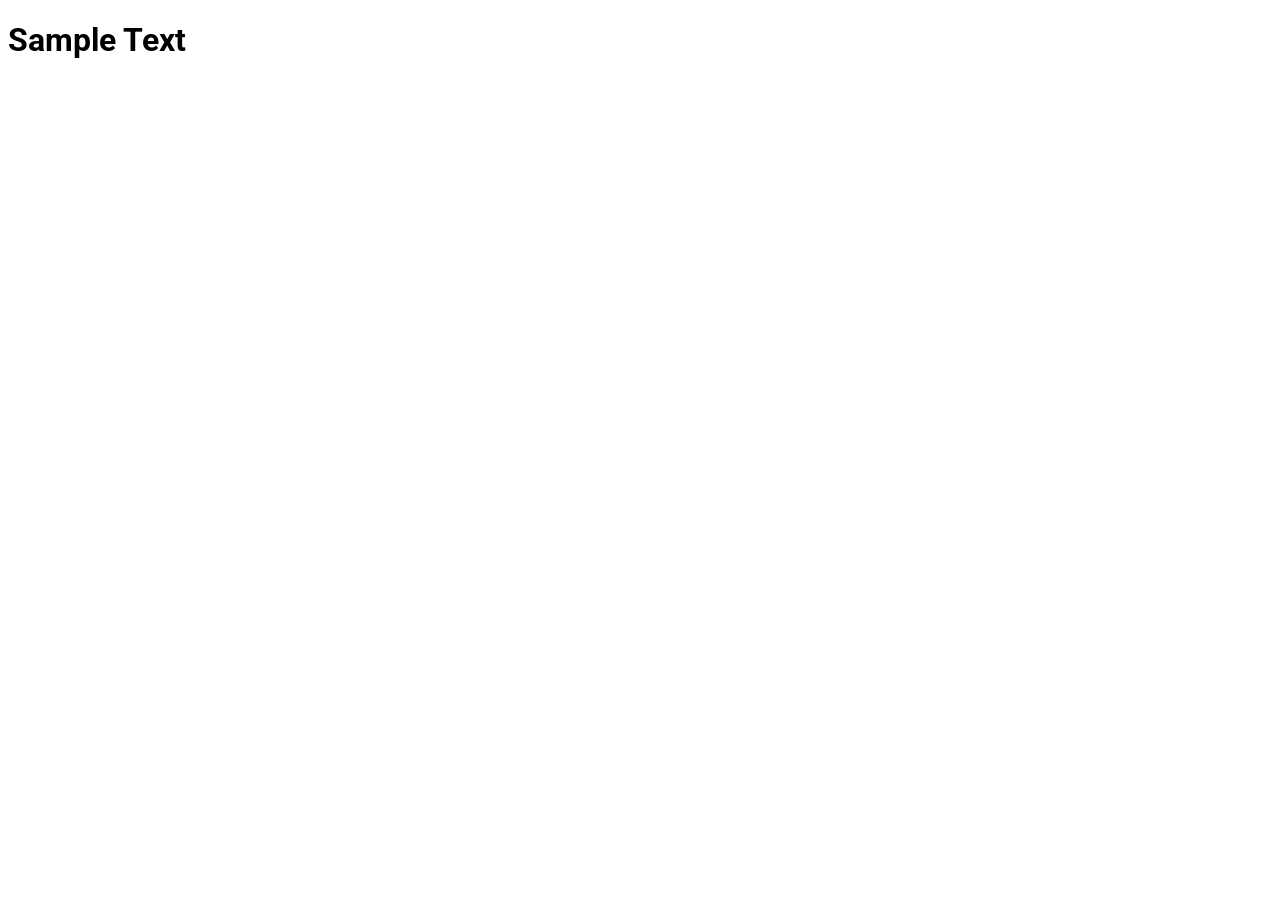
==== adminDashboard.html @ 3f0b46bf "Created repo, starter files, gathered svg images." ====
<!DOCTYPE html>
<html lang="en">
<head>
    <meta charset="UTF-8">
    <meta name="viewport" content="width=device-width, initial-scale=1.0">
    <title>Document</title>
    <link rel="preconnect" href="https://fonts.googleapis.com">
    <link rel="preconnect" href="https://fonts.gstatic.com" crossorigin>
    <link href="https://fonts.googleapis.com/css2?family=Roboto:ital,wght@0,100;0,300;0,400;0,500;0,700;0,900;1,100;1,300;1,400;1,500;1,700;1,900&display=swap" rel="stylesheet">
    <link rel="stylesheet" href="adminDashboard.css">
</head>
<body>
    <h1>Sample Text</h1>
</body>
</html>
---- adminDashboard.css ----
body{
    font-family: Roboto, sans-serif;
}
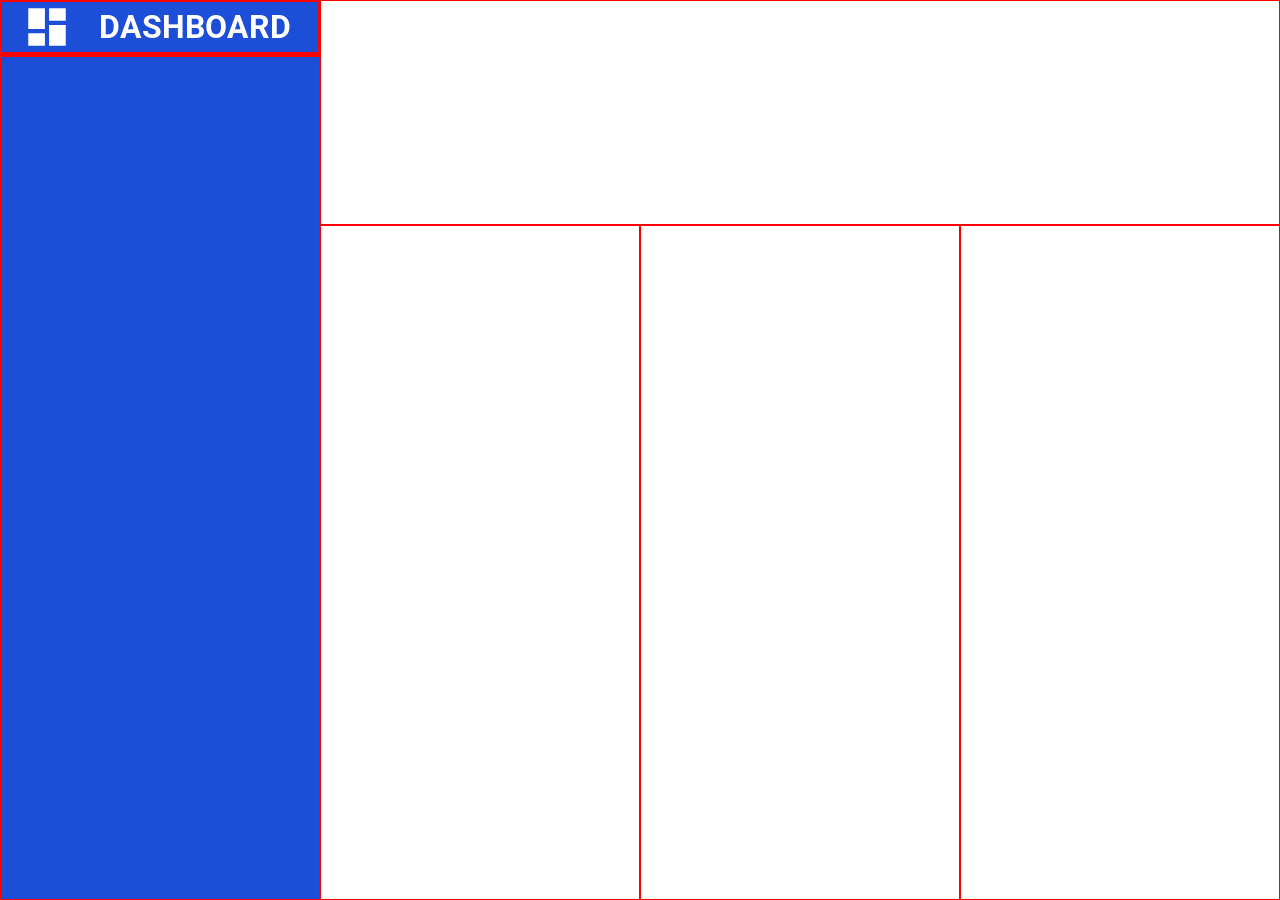
==== commit 79a65bd6: "Left nav mocked up and other grid elements in place and outlined." ====
--- a/adminDashboard.html
+++ b/adminDashboard.html
@@ -3,13 +3,28 @@
 <head>
     <meta charset="UTF-8">
     <meta name="viewport" content="width=device-width, initial-scale=1.0">
-    <title>Document</title>
+    <title>Admin Dashboard</title>
     <link rel="preconnect" href="https://fonts.googleapis.com">
     <link rel="preconnect" href="https://fonts.gstatic.com" crossorigin>
     <link href="https://fonts.googleapis.com/css2?family=Roboto:ital,wght@0,100;0,300;0,400;0,500;0,700;0,900;1,100;1,300;1,400;1,500;1,700;1,900&display=swap" rel="stylesheet">
     <link rel="stylesheet" href="adminDashboard.css">
 </head>
 <body>
-    <h1>Sample Text</h1>
+    <div id="gridContainer">
+        <div id="leftNavbar">
+            <div id="logo">
+                <img id="dashboardIcon" src="images/view-dashboard.svg">
+                <p id="logoWording">DASHBOARD</p>
+            </div>
+            <div id="firstNavItems">
+                
+            </div>
+            <div id="secondNavItems"></div>
+        </div>
+        <div id="topNavBar"></div>
+        <div id="leftBoxes"></div>
+        <div id="middleBoxes"></div>
+        <div id="rightBoxes"></div>
+    </div>
 </body>
 </html>
--- a/adminDashboard.css
+++ b/adminDashboard.css
@@ -1,3 +1,59 @@
 body{
     font-family: Roboto, sans-serif;
+    margin: 0;
+}
+#gridContainer{
+    display: grid;
+    grid-template-rows: repeat(4, 1fr);
+    grid-template-columns: repeat(4, 1fr);
+    height: 100vh;
+    width: 100%;
+    
+}
+#gridContainer div{
+    border: 1px solid red;
+}
+#leftNavbar{
+    background-color: #1d4ed8;
+    grid-column-start: 1;
+    grid-column-end: 2;
+    grid-row-start: 1;
+    grid-row-end: 5;
+    text-align: center;
+}
+#topNavBar{
+    grid-column-start: 2;
+    grid-column-end: 5;
+    grid-row-start: 1;
+    grid-row-end: 2;
+}
+#leftBoxes{
+    grid-column-start: 2;
+    grid-column-end: 3;
+    grid-row-start: 2;
+    grid-row-end: 5;
+}
+#middleBoxes{
+    grid-column-start: 3;
+    grid-column-end: 4;
+    grid-row-start: 2;
+    grid-row-end: 5;
+}
+#rightBoxes{
+    grid-column-start: 4;
+    grid-column-end: 5;
+    grid-row-start: 2;
+    grid-row-end: 5;
+}
+#logo{
+    display: grid;
+    color: white;
+    grid-template-columns: auto 1fr;
+    align-items: center;
+    padding-left: 20px;
+}
+#logoWording{
+    margin: 0px;
+    font-size: 2rem;
+    font-weight: bold;
 }
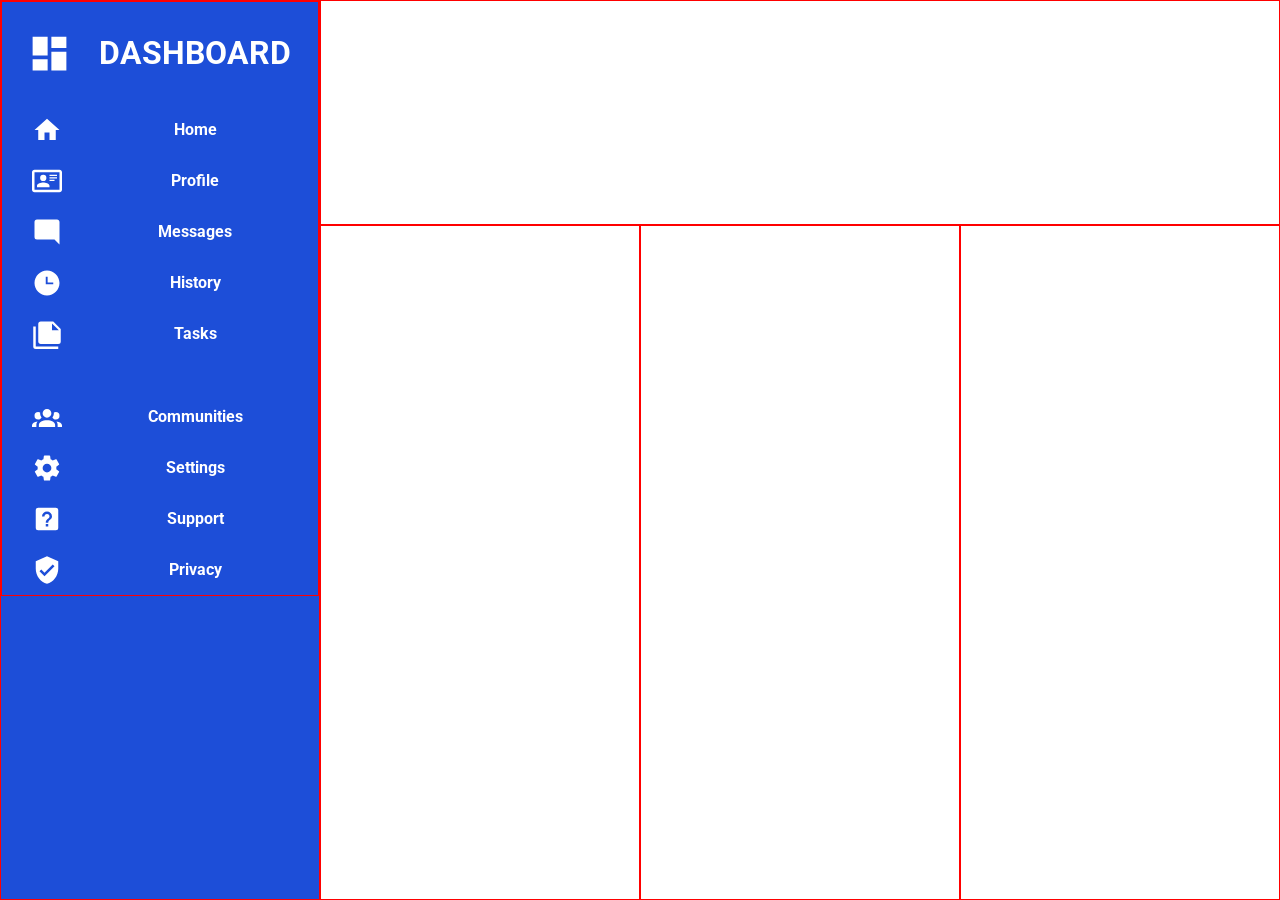
==== commit b8c46204: "Left nav bar formatted and structurd correctly. Icons and wording added." ====
--- a/adminDashboard.html
+++ b/adminDashboard.html
@@ -12,14 +12,37 @@
 <body>
     <div id="gridContainer">
         <div id="leftNavbar">
-            <div id="logo">
-                <img id="dashboardIcon" src="images/view-dashboard.svg">
-                <p id="logoWording">DASHBOARD</p>
+            <div id="leftNavbarInnerGrid">
+                    <img class="icon" id="dashboardIcon" src="images/view-dashboard.svg">
+                    <p id="logoWording" class="wording">DASHBOARD</p>
+
+                    <img class="icon" id="homeIcon" src="images/home.svg">
+                    <p class="wording">Home</p>
+
+                    <img class="icon" id="profileIcon" src="images/card-account-details-outline.svg">
+                    <p class="wording">Profile</p>
+
+                    <img class="icon" id="messagesIcon" src="images/message-reply.svg">
+                    <p class="wording">Messages</p>
+
+                    <img class="icon" id="historyIcon" src="images/clock-time-three.svg">
+                    <p class="wording">History</p>
+
+                    <img class="icon" id="tasksIcon" src="images/note-multiple.svg">
+                    <p class="wording">Tasks</p>
+
+                    <img class="icon" id="communitiesIcon" src="images/account-group.svg">
+                    <p class="wording" id="communitiesWording">Communities</p>
+
+                    <img class="icon" id="settingsIcon" src="images/cog.svg">
+                    <p>Settings</p>
+
+                    <img class="icon" id="supportIcon" src="images/help-box.svg">
+                    <p class="wording">Support</p>
+
+                    <img class="icon" id="privacyIcon" src="images/shield-check.svg">
+                    <p class="wording">Privacy</p>
             </div>
-            <div id="firstNavItems">
-                
-            </div>
-            <div id="secondNavItems"></div>
         </div>
         <div id="topNavBar"></div>
         <div id="leftBoxes"></div>
--- a/adminDashboard.css
+++ b/adminDashboard.css
@@ -45,7 +45,7 @@
     grid-row-start: 2;
     grid-row-end: 5;
 }
-#logo{
+/* #logo{
     display: grid;
     color: white;
     grid-template-columns: auto 1fr;
@@ -56,4 +56,47 @@
     margin: 0px;
     font-size: 2rem;
     font-weight: bold;
+} */
+/* #firstNavItems{
+        display: grid;
+        color: white;
+        grid-template-columns: auto 1fr;
+        align-items: center;
+        padding-left: 30px;
+        font-weight: bold;
+} */
+#leftNavbarInnerGrid{
+    display: grid;
+    color: white;
+    grid-template-columns: auto 1fr;
+    align-items: center;
+    padding-left: 20px;
+    font-weight: bold;
+}
+#icon{
+    grid-column-start: 1;
+    grid-column-end: 2;
+    grid-row-start: 1;
+    grid-row-end: 2;
+}
+#wording{
+    grid-column-start: 2;
+    grid-column-end: 3;
+    grid-row-start: 2;
+    grid-row-end: 3;
+}
+#logoWording{
+    font-size: 2rem;
+}
+#dashboardIcon{
+    padding-left: 5px;
+}
+#homeIcon, #profileIcon, #messagesIcon, #historyIcon, #tasksIcon, #communitiesIcon, #settingsIcon, #supportIcon, #privacyIcon{
+    padding-left: 10px;
+}
+#communitiesIcon{
+    margin-top: 32px;
+}
+#communitiesWording{
+    margin-top: 48px;
 }
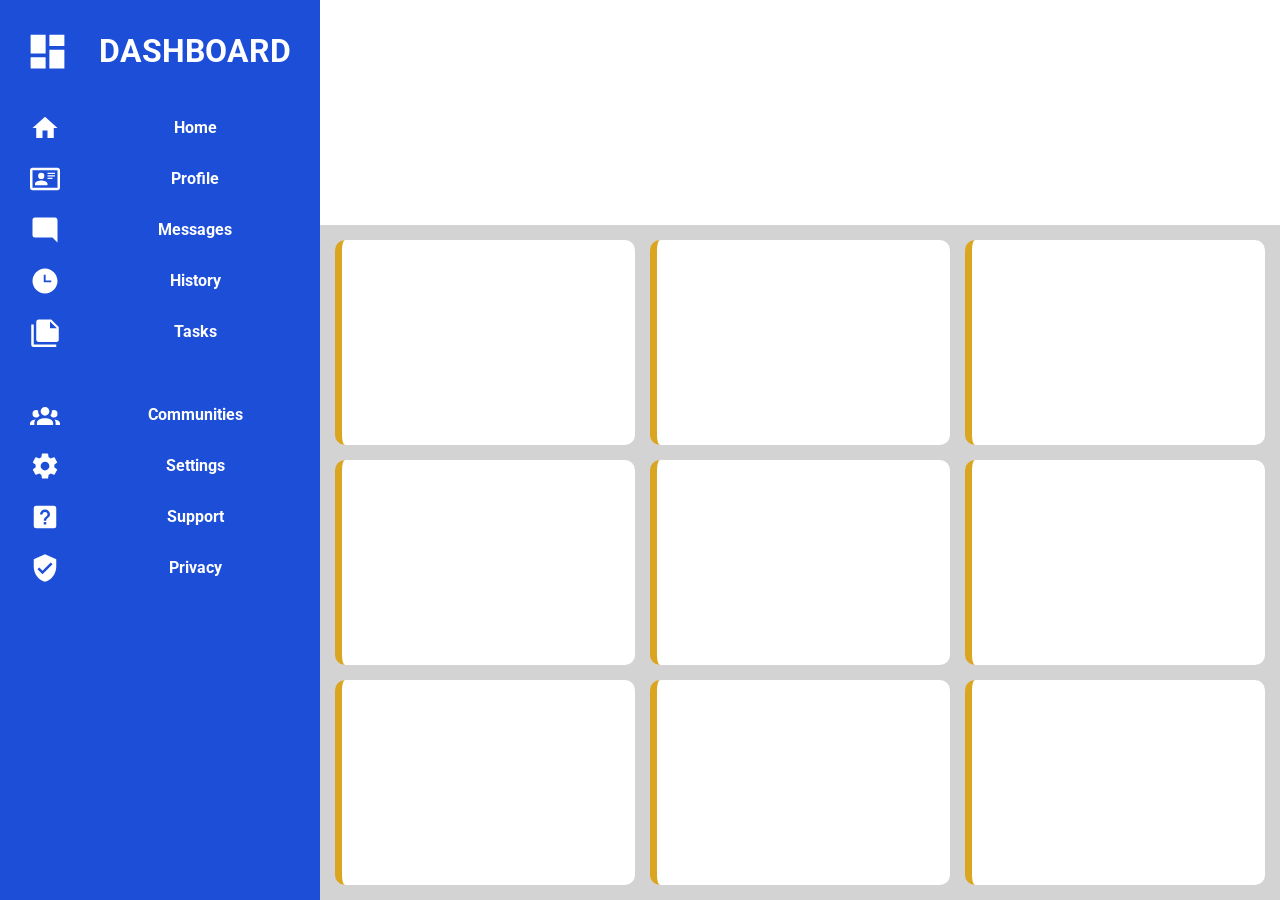
==== commit e471978e: "Formatted top nav section. Added and formatted main section with cards" ====
--- a/adminDashboard.html
+++ b/adminDashboard.html
@@ -44,10 +44,30 @@
                     <p class="wording">Privacy</p>
             </div>
         </div>
-        <div id="topNavBar"></div>
-        <div id="leftBoxes"></div>
-        <div id="middleBoxes"></div>
-        <div id="rightBoxes"></div>
+        <div id="topNavBar">
+            <div id="topNavBarInnerGrid">
+                <div id="topNavBarTop"></div>
+                <div id="topNavBarBottom"></div>
+            </div>
+        </div>
+        <div id="mainSection">
+            <div id="leftBoxes">
+                <div id="leftBoxOne" class="mainSectionBoxes"></div>
+                <div id="leftBoxTwo" class="mainSectionBoxes"></div>
+                <div id="leftBoxThree" class="mainSectionBoxes"></div>
+            </div>
+            <div id="middleBoxes">
+                <div id="middleBoxOne" class="mainSectionBoxes"></div>
+                <div id="middleBoxTwo" class="mainSectionBoxes"></div>
+                <div id="middleBoxThree" class="mainSectionBoxes"></div>
+            </div>
+            <div id="rightBoxes">
+                <div id="rightBoxOne" class="mainSectionBoxes"></div>
+                <div id="rightBoxTwo" class="mainSectionBoxes"></div>
+                <div id="rightBoxThree" class="mainSectionBoxes"></div>
+            </div>
+        </div>
+
     </div>
 </body>
 </html>
--- a/adminDashboard.css
+++ b/adminDashboard.css
@@ -11,7 +11,7 @@
     
 }
 #gridContainer div{
-    border: 1px solid red;
+    /* border: 1px solid red; */
 }
 #leftNavbar{
     background-color: #1d4ed8;
@@ -21,50 +21,6 @@
     grid-row-end: 5;
     text-align: center;
 }
-#topNavBar{
-    grid-column-start: 2;
-    grid-column-end: 5;
-    grid-row-start: 1;
-    grid-row-end: 2;
-}
-#leftBoxes{
-    grid-column-start: 2;
-    grid-column-end: 3;
-    grid-row-start: 2;
-    grid-row-end: 5;
-}
-#middleBoxes{
-    grid-column-start: 3;
-    grid-column-end: 4;
-    grid-row-start: 2;
-    grid-row-end: 5;
-}
-#rightBoxes{
-    grid-column-start: 4;
-    grid-column-end: 5;
-    grid-row-start: 2;
-    grid-row-end: 5;
-}
-/* #logo{
-    display: grid;
-    color: white;
-    grid-template-columns: auto 1fr;
-    align-items: center;
-    padding-left: 20px;
-}
-#logoWording{
-    margin: 0px;
-    font-size: 2rem;
-    font-weight: bold;
-} */
-/* #firstNavItems{
-        display: grid;
-        color: white;
-        grid-template-columns: auto 1fr;
-        align-items: center;
-        padding-left: 30px;
-        font-weight: bold;
-} */
 #leftNavbarInnerGrid{
     display: grid;
     color: white;
@@ -99,4 +55,80 @@
 }
 #communitiesWording{
     margin-top: 48px;
-}+}
+#topNavBar{
+    grid-column-start: 2;
+    grid-column-end: 5;
+    grid-row-start: 1;
+    grid-row-end: 2;
+    display: grid
+}
+#topNavBarInnerGrid{
+    display: grid;
+    grid-template-rows: repeat(2, 1fr);
+    grid-template-columns: repeat(3, 1fr);
+}
+#topNavBarTop{
+    grid-column-start: 1;
+    grid-column-end: 4;
+    grid-row-start: 1;
+    grid-row-end: 2;
+}
+#topNavBarBottom{
+    grid-column-start: 1;
+    grid-column-end: 4;
+    grid-row-start: 2;
+    grid-row-end: 3;
+}
+#mainSection{
+    grid-template-rows: repeat(3, 1fr);
+    grid-template-columns: repeat(3, 1fr);
+    grid-column-start: 2;
+    grid-column-end: 5;
+    grid-row-start: 2;
+    grid-row-end: 5;
+    display: grid;
+    gap: 15px;
+    padding: 15px;
+    background-color: lightgrey;
+    box-sizing: border-box;
+}
+#leftBoxes{
+    grid-column-start: 1;
+    grid-column-end: 2;
+    grid-row-start: 1;
+    grid-row-end: 4;
+    display: grid;
+    grid-template-rows: repeat(3, 1fr);
+    grid-template-columns: repeat(1, 1fr);
+    gap: 15px;
+    box-sizing: border-box;
+}
+#middleBoxes{
+    grid-column-start: 2;
+    grid-column-end: 3;
+    grid-row-start: 1;
+    grid-row-end: 4;
+    display: grid;
+    grid-template-rows: repeat(3, 1fr);
+    grid-template-columns: repeat(1, 1fr);
+    gap: 15px;
+    box-sizing: border-box;
+}
+#rightBoxes{
+    grid-column-start: 3;
+    grid-column-end: 4;
+    grid-row-start: 1;
+    grid-row-end: 4;
+    display: grid;
+    grid-template-rows: repeat(3, 1fr);
+    grid-template-columns: repeat(1, 1fr);
+    gap: 15px;
+    box-sizing: border-box;
+}
+.mainSectionBoxes{
+    background-color: white;
+    padding: 10px;
+    border-radius: 10px;
+    border-left: solid 7px goldenrod;
+}
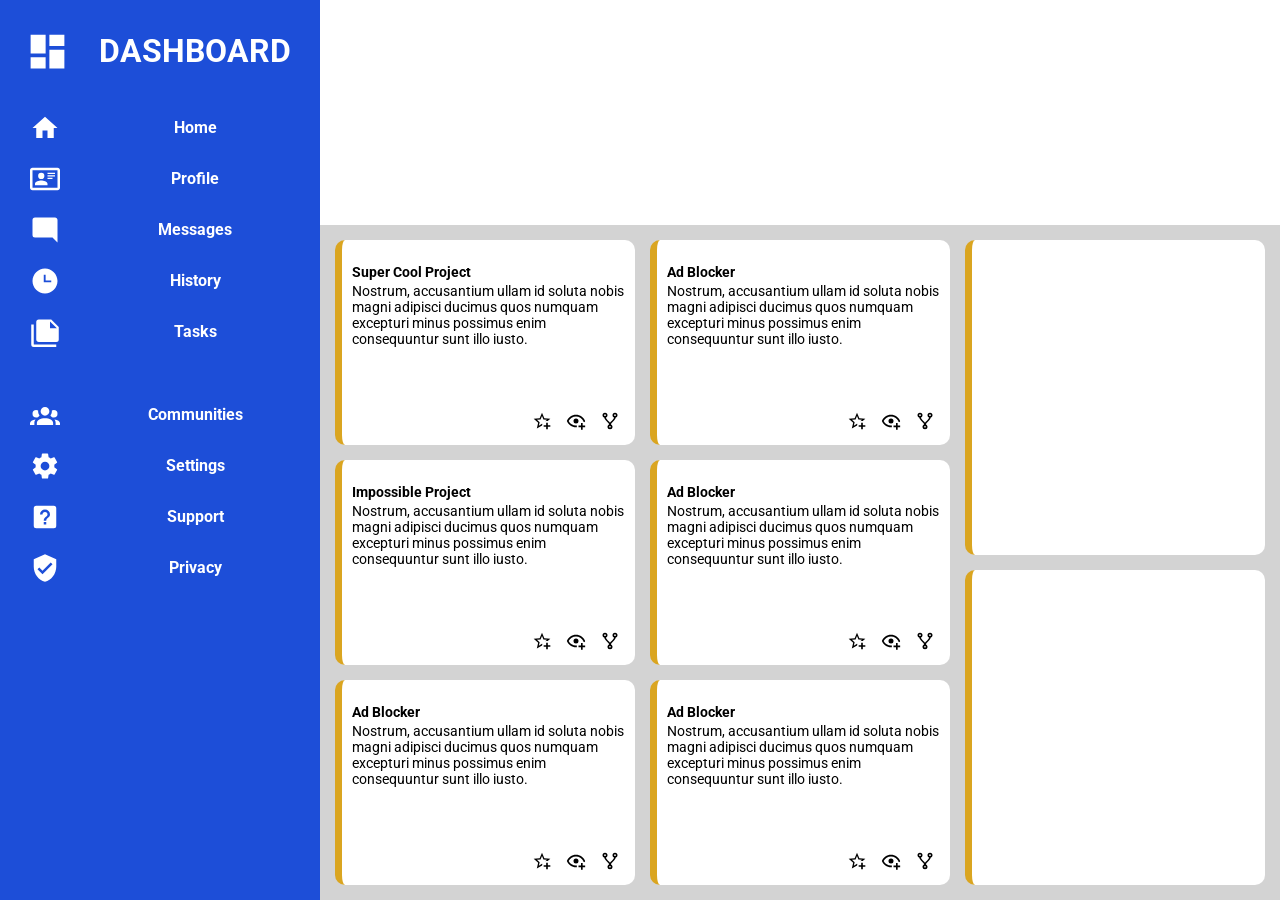
==== commit 6da9d43a: "Formatted left and middle columns of the main section. Added text and icons." ====
--- a/adminDashboard.html
+++ b/adminDashboard.html
@@ -52,19 +52,78 @@
         </div>
         <div id="mainSection">
             <div id="leftBoxes">
-                <div id="leftBoxOne" class="mainSectionBoxes"></div>
-                <div id="leftBoxTwo" class="mainSectionBoxes"></div>
-                <div id="leftBoxThree" class="mainSectionBoxes"></div>
+                <div id="leftBoxOne" class="mainSectionBoxes">
+                    <div id="leftBoxOneText">
+                        <p id="leftBoxOneTitle">Super Cool Project</p>
+                        <p id="leftBoxOneDesc">Nostrum, accusantium ullam id soluta nobis magni adipisci ducimus quos numquam excepturi minus possimus enim consequuntur sunt illo iusto.</p>
+                    </div>
+                    <div id="leftBoxOneIcons">
+                        <img class="starIcon" src="images/star-plus-outline.svg">
+                        <img class="eyeIcon" src="images/eye-plus-outline.svg">
+                        <img class="forkIcon" src="images/source-fork.svg">                    
+                    </div>
+                </div>
+                <div id="leftBoxTwo" class="mainSectionBoxes">
+                    <div id="leftBoxTwoText">
+                        <p id="leftBoxTwoTitle">Impossible Project</p>
+                        <p id="leftBoxTwoDesc">Nostrum, accusantium ullam id soluta nobis magni adipisci ducimus quos numquam excepturi minus possimus enim consequuntur sunt illo iusto.</p>
+                    </div>
+                    <div id="leftBoxTwoIcons">
+                        <img class="starIcon" src="images/star-plus-outline.svg">
+                        <img class="eyeIcon" src="images/eye-plus-outline.svg">
+                        <img class="forkIcon" src="images/source-fork.svg">                    
+                    </div>
+                </div>
+                <div id="leftBoxThree" class="mainSectionBoxes">
+                    <div id="leftBoxThreeText">
+                        <p id="leftBoxThreeTitle">Ad Blocker</p>
+                        <p id="leftBoxThreeDesc">Nostrum, accusantium ullam id soluta nobis magni adipisci ducimus quos numquam excepturi minus possimus enim consequuntur sunt illo iusto.</p>
+                    </div>
+                    <div id="leftBoxThreeIcons">
+                        <img class="starIcon" src="images/star-plus-outline.svg">
+                        <img class="eyeIcon" src="images/eye-plus-outline.svg">
+                        <img class="forkIcon" src="images/source-fork.svg">                    
+                    </div>
+                </div>
             </div>
             <div id="middleBoxes">
-                <div id="middleBoxOne" class="mainSectionBoxes"></div>
-                <div id="middleBoxTwo" class="mainSectionBoxes"></div>
-                <div id="middleBoxThree" class="mainSectionBoxes"></div>
+                <div id="middleBoxOne" class="mainSectionBoxes">
+                    <div id="middleBoxOneText">
+                        <p id="middleBoxOneTitle">Ad Blocker</p>
+                        <p id="middleBoxOneDesc">Nostrum, accusantium ullam id soluta nobis magni adipisci ducimus quos numquam excepturi minus possimus enim consequuntur sunt illo iusto.</p>
+                    </div>
+                    <div id="middleBoxOneIcons">
+                        <img class="starIcon" src="images/star-plus-outline.svg">
+                        <img class="eyeIcon" src="images/eye-plus-outline.svg">
+                        <img class="forkIcon" src="images/source-fork.svg">                    
+                    </div>
+                </div>
+                <div id="middleBoxTwo" class="mainSectionBoxes">
+                    <div id="middleBoxTwoText">
+                        <p id="middleBoxTwoTitle">Ad Blocker</p>
+                        <p id="middleBoxTwoDesc">Nostrum, accusantium ullam id soluta nobis magni adipisci ducimus quos numquam excepturi minus possimus enim consequuntur sunt illo iusto.</p>
+                    </div>
+                    <div id="middleBoxTwoIcons">
+                        <img class="starIcon" src="images/star-plus-outline.svg">
+                        <img class="eyeIcon" src="images/eye-plus-outline.svg">
+                        <img class="forkIcon" src="images/source-fork.svg">                    
+                    </div>
+                </div>
+                <div id="middleBoxThree" class="mainSectionBoxes">
+                    <div id="middleBoxThreeText">
+                        <p id="middleBoxThreeTitle">Ad Blocker</p>
+                        <p id="middleBoxThreeDesc">Nostrum, accusantium ullam id soluta nobis magni adipisci ducimus quos numquam excepturi minus possimus enim consequuntur sunt illo iusto.</p>
+                    </div>
+                    <div id="middleBoxThreeIcons">
+                        <img class="starIcon" src="images/star-plus-outline.svg">
+                        <img class="eyeIcon" src="images/eye-plus-outline.svg">
+                        <img class="forkIcon" src="images/source-fork.svg">                    
+                    </div>
+                </div>
             </div>
             <div id="rightBoxes">
                 <div id="rightBoxOne" class="mainSectionBoxes"></div>
                 <div id="rightBoxTwo" class="mainSectionBoxes"></div>
-                <div id="rightBoxThree" class="mainSectionBoxes"></div>
             </div>
         </div>
 
--- a/adminDashboard.css
+++ b/adminDashboard.css
@@ -121,7 +121,7 @@
     grid-row-start: 1;
     grid-row-end: 4;
     display: grid;
-    grid-template-rows: repeat(3, 1fr);
+    grid-template-rows: repeat(2, 1fr);
     grid-template-columns: repeat(1, 1fr);
     gap: 15px;
     box-sizing: border-box;
@@ -132,3 +132,25 @@
     border-radius: 10px;
     border-left: solid 7px goldenrod;
 }
+#leftBoxOne, #leftBoxTwo, #leftBoxThree, #middleBoxOne, #middleBoxTwo, #middleBoxThree{
+    display: grid;
+    grid-template-rows: 1fr auto;
+    grid-template-columns: 1fr;
+}
+#leftBoxOneText, #leftBoxTwoText, #leftBoxThreeText, #middleBoxOneText, #middleBoxTwoText, #middleBoxThreeText{
+    font-size: .85rem;
+}
+#leftBoxOneTitle, #leftBoxTwoTitle, #leftBoxThreeTitle, #middleBoxOneTitle, #middleBoxTwoTitle, #middleBoxThreeTitle{
+    font-weight: bold;
+    margin-bottom: 3px;
+}
+#leftBoxOneIcons, #leftBoxTwoIcons, #leftBoxThreeIcons, #middleBoxOneIcons, #middleBoxTwoIcons, #middleBoxThreeIcons{
+    text-align: right;
+}
+#leftBoxOneDesc, #leftBoxTwoDesc, #leftBoxThreeDesc, #middleBoxOneDesc, #middleBoxTwoDesc, #middleBoxThreeDesc{
+    margin-top: 3px;
+}
+.starIcon, .eyeIcon, .forkIcon{
+    margin-left: 5px;
+    margin-right: 5px;
+}
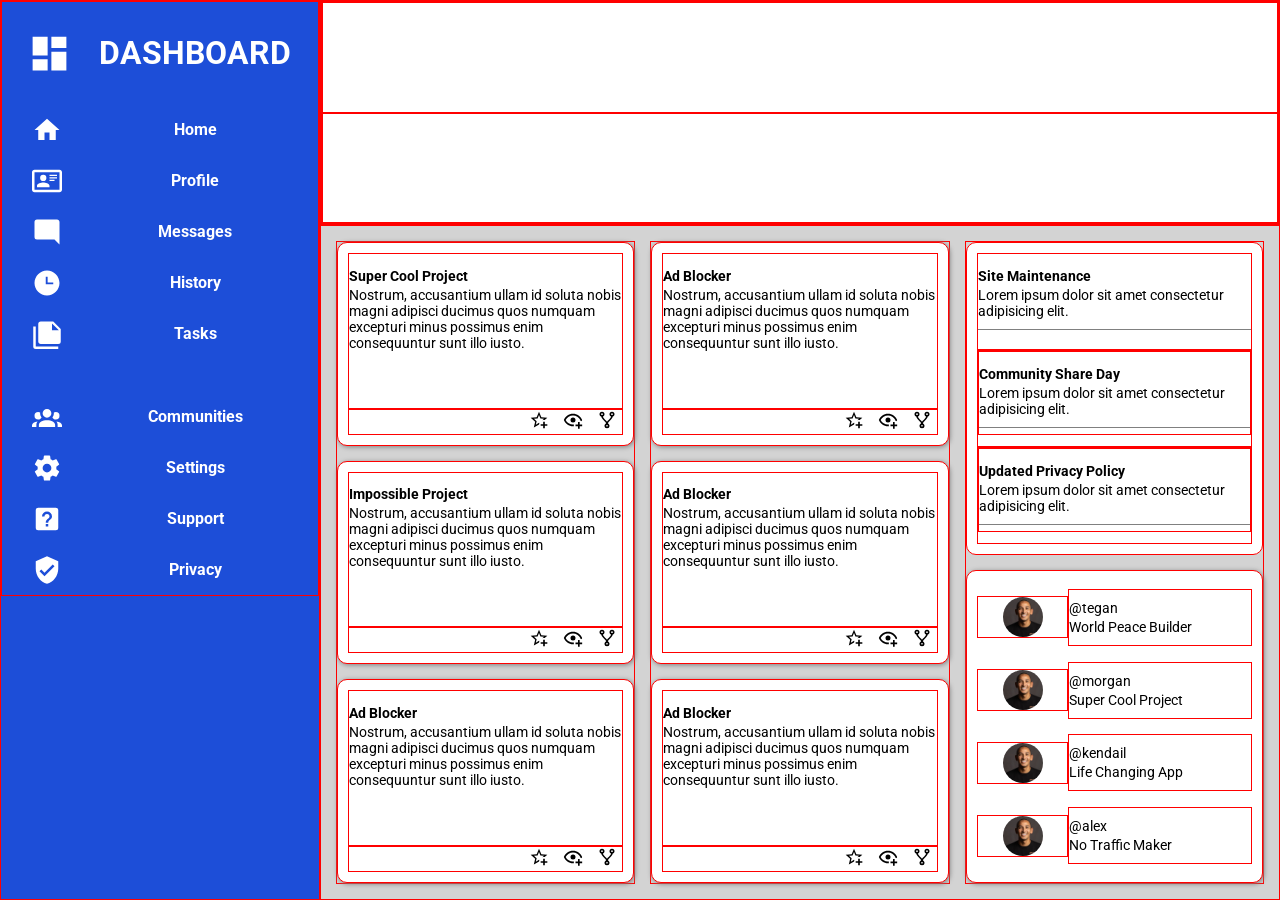
==== commit 9f60f8a9: "Added and formatted the two right boxes/grids and added content." ====
--- a/adminDashboard.html
+++ b/adminDashboard.html
@@ -122,8 +122,57 @@
                 </div>
             </div>
             <div id="rightBoxes">
-                <div id="rightBoxOne" class="mainSectionBoxes"></div>
-                <div id="rightBoxTwo" class="mainSectionBoxes"></div>
+                <div id="rightBoxOne" class="mainSectionBoxes">
+                    <div id="rightBoxOneFirst">
+                        <p class="rightBoxesTopTitle">Site Maintenance</p>
+                        <p class="rightBoxesTopText">Lorem ipsum dolor sit amet consectetur adipisicing elit.</p>
+                    </div>
+                    <div id="rightBoxOneSecond">
+                        <div id="rightBoxOneSecond">
+                            <p class="rightBoxesTopTitle">Community Share Day</p>
+                            <p class="rightBoxesTopText">Lorem ipsum dolor sit amet consectetur adipisicing elit.</p>
+                        </div>
+                    </div>
+                    <div id="rightBoxOneThird">
+                        <div id="rightBoxOneThird">
+                            <p class="rightBoxesTopTitle">Updated Privacy Policy</p>
+                            <p class="rightBoxesTopText">Lorem ipsum dolor sit amet consectetur adipisicing elit.</p>
+                        </div>
+                    </div>
+                </div>
+                <div id="rightBoxTwo" class="mainSectionBoxes">
+                    <div class="trending" id="trendingOneAvatarContainer">
+                        <img id="trendingOneAvatar" class="trendingAvatars" src="images/Head_shot.jpg" alt="Head shot avatar">
+                    </div>
+                    <div id="trendingOneTextContainer">
+                        <p class="user">@tegan</p>
+                        <p class="userLine">World Peace Builder</p>
+                    </div>
+
+                    <div class="trending" id="trendingTwoAvatarContainer">
+                        <img id="trendingTwoAvatar" class="trendingAvatars" src="images/Head_shot.jpg" alt="Head shot avatar">
+                    </div>
+                    <div id="trendingTwoTextContainer">
+                        <p class="user">@morgan</p>
+                        <p class="userLine">Super Cool Project</p>
+                    </div>
+
+                    <div class="trending" id="trendingThreeAvatarContainer">
+                        <img id="trendingThreeAvatar" class="trendingAvatars" src="images/Head_shot.jpg" alt="Head shot avatar">
+                    </div>
+                    <div id="trendingThreeTextContainer">
+                        <p class="user">@kendail</p>
+                        <p class="userLine">Life Changing App</p>
+                    </div>
+
+                    <div class="trending" id="trendingFourAvatarContainer">
+                        <img id="trendingFourAvatar" class="trendingAvatars" src="images/Head_shot.jpg" alt="Head shot avatar">
+                    </div>
+                    <div id="trendingFourTextContainer">
+                        <p class="user">@alex</p>
+                        <p class="userLine">No Traffic Maker</p>
+                    </div>
+                </div>
             </div>
         </div>
 
--- a/adminDashboard.css
+++ b/adminDashboard.css
@@ -11,7 +11,7 @@
     
 }
 #gridContainer div{
-    /* border: 1px solid red; */
+    border: 1px solid red;
 }
 #leftNavbar{
     background-color: #1d4ed8;
@@ -35,6 +35,9 @@
     grid-row-start: 1;
     grid-row-end: 2;
 }
+#icon:hover{
+    box-shadow: 5px 5px 11px black;
+}
 #wording{
     grid-column-start: 2;
     grid-column-end: 3;
@@ -136,6 +139,7 @@
     display: grid;
     grid-template-rows: 1fr auto;
     grid-template-columns: 1fr;
+    box-shadow: 1px 1px 5px grey;
 }
 #leftBoxOneText, #leftBoxTwoText, #leftBoxThreeText, #middleBoxOneText, #middleBoxTwoText, #middleBoxThreeText{
     font-size: .85rem;
@@ -154,3 +158,99 @@
     margin-left: 5px;
     margin-right: 5px;
 }
+#rightBoxOne{
+    display: grid;
+    grid-template-rows: 1fr 1fr 1fr;
+    grid-template-columns: 1fr;
+    font-size: .85rem;
+}
+.rightBoxesTopTitle{
+    font-weight: bold;
+    margin-bottom: 3px;
+    
+}
+.rightBoxesTopText{
+    margin-top: 3px;
+    padding-bottom: 10px;
+    margin-bottom: 6px;
+    border-bottom: 1px solid gray;
+}
+#rightBoxTwo{
+    display: grid;
+    grid-template-rows: 1fr 1fr 1fr 1fr;
+    grid-template-columns: 1fr 2fr;
+    align-items: center;
+    box-shadow: 1px 1px 5px grey;
+}
+.trendingAvatars{
+    width: 40px;
+    height: 40px;
+    border-radius: 50%;
+    vertical-align: middle;
+}
+#trendingOneAvatarContainer{
+    grid-column-start: 1;
+    grid-column-end: 2;
+    grid-row-start: 1;
+    grid-row-end: 2;
+    text-align: center;
+}
+#trendingTwoAvatarContainer{
+    grid-column-start: 1;
+    grid-column-end: 2;
+    grid-row-start: 2;
+    grid-row-end: 3;
+    text-align: center;
+}
+#trendingThreeAvatarContainer{
+    grid-column-start: 1;
+    grid-column-end: 2;
+    grid-row-start: 3;
+    grid-row-end: 4;
+    text-align: center;
+}
+#trendingFourAvatarContainer{
+    grid-column-start: 1;
+    grid-column-end: 2;
+    grid-row-start: 4;
+    grid-row-end: 5;
+    text-align: center;
+}
+#trendingOneTextContainer{
+    grid-column-start: 2;
+    grid-column-end: 3;
+    grid-row-start: 1;
+    grid-row-end: 2;
+    text-align: left;
+}
+#trendingTwoTextContainer{
+    grid-column-start: 2;
+    grid-column-end: 3;
+    grid-row-start: 2;
+    grid-row-end: 3;
+    text-align: left;
+}
+#trendingThreeTextContainer{
+    grid-column-start: 2;
+    grid-column-end: 3;
+    grid-row-start: 3;
+    grid-row-end: 4;
+    text-align: left;
+}
+#trendingFourTextContainer{
+    grid-column-start: 2;
+    grid-column-end: 3;
+    grid-row-start: 4;
+    grid-row-end: 5;
+    text-align: left;
+}
+.user{
+    margin-top: 10px;
+    margin-bottom: 3px;
+    font-size: .85rem;
+}
+.userLine{
+    margin-top: 3px;
+    margin-bottom: 10px;
+    font-size: .85rem;
+}
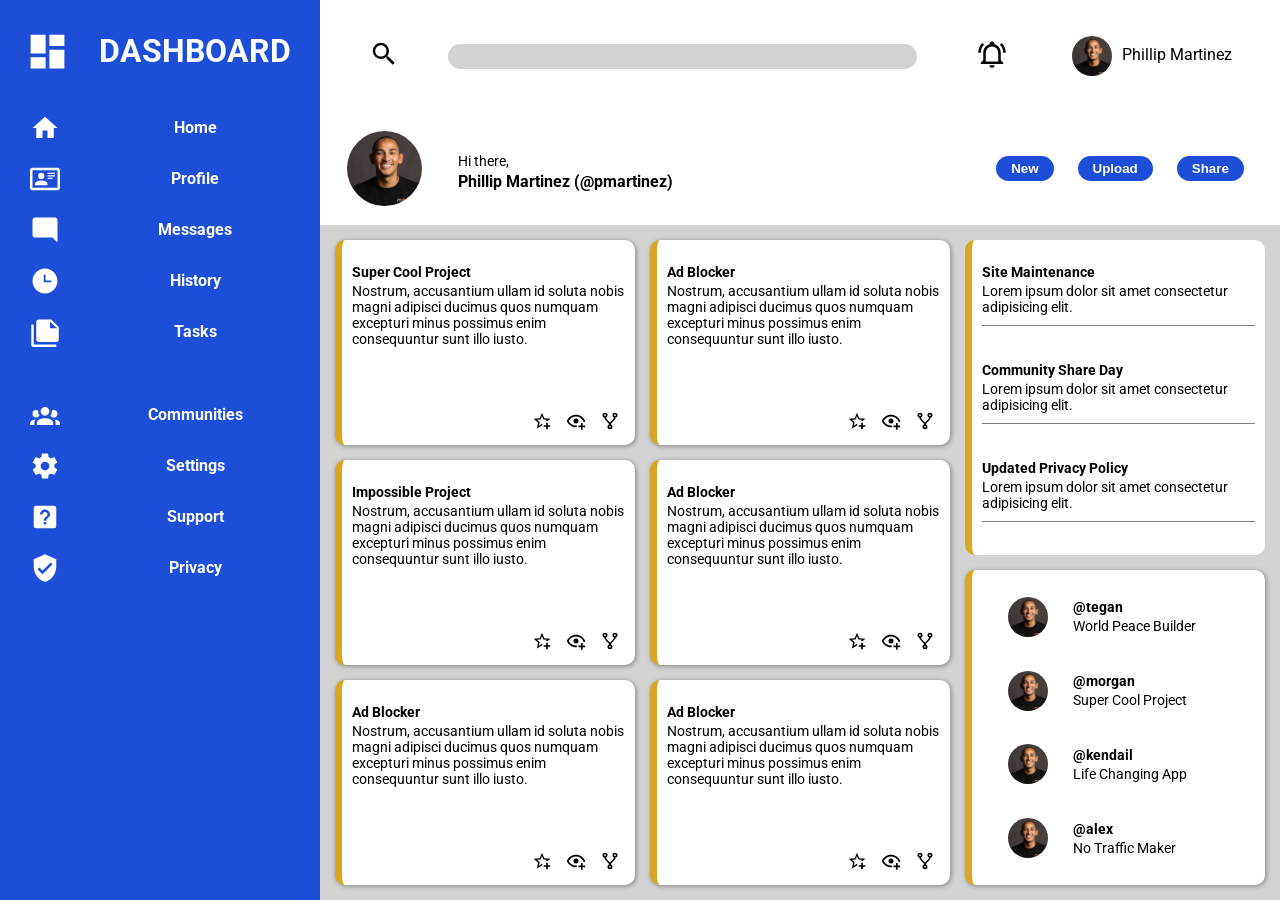
==== commit 3f3645d0: "Top Nav section content added and formatted. Admin dashboard has basic look and feel." ====
--- a/adminDashboard.html
+++ b/adminDashboard.html
@@ -1,53 +1,90 @@
 <!DOCTYPE html>
 <html lang="en">
+
 <head>
     <meta charset="UTF-8">
     <meta name="viewport" content="width=device-width, initial-scale=1.0">
     <title>Admin Dashboard</title>
     <link rel="preconnect" href="https://fonts.googleapis.com">
     <link rel="preconnect" href="https://fonts.gstatic.com" crossorigin>
-    <link href="https://fonts.googleapis.com/css2?family=Roboto:ital,wght@0,100;0,300;0,400;0,500;0,700;0,900;1,100;1,300;1,400;1,500;1,700;1,900&display=swap" rel="stylesheet">
+    <link
+        href="https://fonts.googleapis.com/css2?family=Roboto:ital,wght@0,100;0,300;0,400;0,500;0,700;0,900;1,100;1,300;1,400;1,500;1,700;1,900&display=swap"
+        rel="stylesheet">
     <link rel="stylesheet" href="adminDashboard.css">
 </head>
+
 <body>
     <div id="gridContainer">
         <div id="leftNavbar">
             <div id="leftNavbarInnerGrid">
-                    <img class="icon" id="dashboardIcon" src="images/view-dashboard.svg">
-                    <p id="logoWording" class="wording">DASHBOARD</p>
-
-                    <img class="icon" id="homeIcon" src="images/home.svg">
-                    <p class="wording">Home</p>
-
-                    <img class="icon" id="profileIcon" src="images/card-account-details-outline.svg">
-                    <p class="wording">Profile</p>
-
-                    <img class="icon" id="messagesIcon" src="images/message-reply.svg">
-                    <p class="wording">Messages</p>
-
-                    <img class="icon" id="historyIcon" src="images/clock-time-three.svg">
-                    <p class="wording">History</p>
-
-                    <img class="icon" id="tasksIcon" src="images/note-multiple.svg">
-                    <p class="wording">Tasks</p>
-
-                    <img class="icon" id="communitiesIcon" src="images/account-group.svg">
-                    <p class="wording" id="communitiesWording">Communities</p>
-
-                    <img class="icon" id="settingsIcon" src="images/cog.svg">
-                    <p>Settings</p>
-
-                    <img class="icon" id="supportIcon" src="images/help-box.svg">
-                    <p class="wording">Support</p>
-
-                    <img class="icon" id="privacyIcon" src="images/shield-check.svg">
-                    <p class="wording">Privacy</p>
+                <img class="icon" id="dashboardIcon" src="images/view-dashboard.svg">
+                <p id="logoWording" class="wording">DASHBOARD</p>
+
+                <img class="icon" id="homeIcon" src="images/home.svg">
+                <p class="wording">Home</p>
+
+                <img class="icon" id="profileIcon" src="images/card-account-details-outline.svg">
+                <p class="wording">Profile</p>
+
+                <img class="icon" id="messagesIcon" src="images/message-reply.svg">
+                <p class="wording">Messages</p>
+
+                <img class="icon" id="historyIcon" src="images/clock-time-three.svg">
+                <p class="wording">History</p>
+
+                <img class="icon" id="tasksIcon" src="images/note-multiple.svg">
+                <p class="wording">Tasks</p>
+
+                <img class="icon" id="communitiesIcon" src="images/account-group.svg">
+                <p class="wording" id="communitiesWording">Communities</p>
+
+                <img class="icon" id="settingsIcon" src="images/cog.svg">
+                <p>Settings</p>
+
+                <img class="icon" id="supportIcon" src="images/help-box.svg">
+                <p class="wording">Support</p>
+
+                <img class="icon" id="privacyIcon" src="images/shield-check.svg">
+                <p class="wording">Privacy</p>
             </div>
         </div>
         <div id="topNavBar">
             <div id="topNavBarInnerGrid">
-                <div id="topNavBarTop"></div>
-                <div id="topNavBarBottom"></div>
+                <div id="topNavBarTop">
+                    <div id="searchBarContainer">
+                        <div id="searchIcon">
+                            <img src="images/magnify.svg">
+                        </div>
+                        <div id="searchBar">
+                            <input id="searchText">
+                        </div>
+                    </div>
+                    <div id="userAlerts">
+                        <div id="topRightContainer">
+                            <img src="images/bell-ring-outline.svg">
+                        </div>
+                        <div id="topRightContainer2">
+                            <img id="mainUserAvatar" class="trendingAvatars" src="images/Head_shot.jpg"
+                                alt="Head shot avatar"><span id="userName">Phillip Martinez</span>
+                        </div>
+                    </div>
+                </div>
+                <div id="topNavBarBottom">
+                    <div id="userWelcome">
+                        <div id="largeUserAvatarContainer">
+                            <img id="largeUserAvatar" src="images/Head_shot.jpg" alt="Head shot avatar">
+                        </div>
+                        <div id="userNameText">
+                            <p id="hiThereText">Hi there,</p>
+                            <p id="userNameAndHandle">Phillip Martinez (@pmartinez)</p>
+                        </div>
+                    </div>
+                    <div id="buttonsContainer">
+                        <button id="newButton" class="TopNavButtons">New</button>
+                        <button id="uploadButton" class="TopNavButtons">Upload</button>
+                        <button id="shareButton" class="TopNavButtons">Share</button>
+                    </div>
+                </div>
             </div>
         </div>
         <div id="mainSection">
@@ -55,34 +92,37 @@
                 <div id="leftBoxOne" class="mainSectionBoxes">
                     <div id="leftBoxOneText">
                         <p id="leftBoxOneTitle">Super Cool Project</p>
-                        <p id="leftBoxOneDesc">Nostrum, accusantium ullam id soluta nobis magni adipisci ducimus quos numquam excepturi minus possimus enim consequuntur sunt illo iusto.</p>
+                        <p id="leftBoxOneDesc">Nostrum, accusantium ullam id soluta nobis magni adipisci ducimus quos
+                            numquam excepturi minus possimus enim consequuntur sunt illo iusto.</p>
                     </div>
                     <div id="leftBoxOneIcons">
                         <img class="starIcon" src="images/star-plus-outline.svg">
                         <img class="eyeIcon" src="images/eye-plus-outline.svg">
-                        <img class="forkIcon" src="images/source-fork.svg">                    
+                        <img class="forkIcon" src="images/source-fork.svg">
                     </div>
                 </div>
                 <div id="leftBoxTwo" class="mainSectionBoxes">
                     <div id="leftBoxTwoText">
                         <p id="leftBoxTwoTitle">Impossible Project</p>
-                        <p id="leftBoxTwoDesc">Nostrum, accusantium ullam id soluta nobis magni adipisci ducimus quos numquam excepturi minus possimus enim consequuntur sunt illo iusto.</p>
+                        <p id="leftBoxTwoDesc">Nostrum, accusantium ullam id soluta nobis magni adipisci ducimus quos
+                            numquam excepturi minus possimus enim consequuntur sunt illo iusto.</p>
                     </div>
                     <div id="leftBoxTwoIcons">
                         <img class="starIcon" src="images/star-plus-outline.svg">
                         <img class="eyeIcon" src="images/eye-plus-outline.svg">
-                        <img class="forkIcon" src="images/source-fork.svg">                    
+                        <img class="forkIcon" src="images/source-fork.svg">
                     </div>
                 </div>
                 <div id="leftBoxThree" class="mainSectionBoxes">
                     <div id="leftBoxThreeText">
                         <p id="leftBoxThreeTitle">Ad Blocker</p>
-                        <p id="leftBoxThreeDesc">Nostrum, accusantium ullam id soluta nobis magni adipisci ducimus quos numquam excepturi minus possimus enim consequuntur sunt illo iusto.</p>
+                        <p id="leftBoxThreeDesc">Nostrum, accusantium ullam id soluta nobis magni adipisci ducimus quos
+                            numquam excepturi minus possimus enim consequuntur sunt illo iusto.</p>
                     </div>
                     <div id="leftBoxThreeIcons">
                         <img class="starIcon" src="images/star-plus-outline.svg">
                         <img class="eyeIcon" src="images/eye-plus-outline.svg">
-                        <img class="forkIcon" src="images/source-fork.svg">                    
+                        <img class="forkIcon" src="images/source-fork.svg">
                     </div>
                 </div>
             </div>
@@ -90,34 +130,37 @@
                 <div id="middleBoxOne" class="mainSectionBoxes">
                     <div id="middleBoxOneText">
                         <p id="middleBoxOneTitle">Ad Blocker</p>
-                        <p id="middleBoxOneDesc">Nostrum, accusantium ullam id soluta nobis magni adipisci ducimus quos numquam excepturi minus possimus enim consequuntur sunt illo iusto.</p>
+                        <p id="middleBoxOneDesc">Nostrum, accusantium ullam id soluta nobis magni adipisci ducimus quos
+                            numquam excepturi minus possimus enim consequuntur sunt illo iusto.</p>
                     </div>
                     <div id="middleBoxOneIcons">
                         <img class="starIcon" src="images/star-plus-outline.svg">
                         <img class="eyeIcon" src="images/eye-plus-outline.svg">
-                        <img class="forkIcon" src="images/source-fork.svg">                    
+                        <img class="forkIcon" src="images/source-fork.svg">
                     </div>
                 </div>
                 <div id="middleBoxTwo" class="mainSectionBoxes">
                     <div id="middleBoxTwoText">
                         <p id="middleBoxTwoTitle">Ad Blocker</p>
-                        <p id="middleBoxTwoDesc">Nostrum, accusantium ullam id soluta nobis magni adipisci ducimus quos numquam excepturi minus possimus enim consequuntur sunt illo iusto.</p>
+                        <p id="middleBoxTwoDesc">Nostrum, accusantium ullam id soluta nobis magni adipisci ducimus quos
+                            numquam excepturi minus possimus enim consequuntur sunt illo iusto.</p>
                     </div>
                     <div id="middleBoxTwoIcons">
                         <img class="starIcon" src="images/star-plus-outline.svg">
                         <img class="eyeIcon" src="images/eye-plus-outline.svg">
-                        <img class="forkIcon" src="images/source-fork.svg">                    
+                        <img class="forkIcon" src="images/source-fork.svg">
                     </div>
                 </div>
                 <div id="middleBoxThree" class="mainSectionBoxes">
                     <div id="middleBoxThreeText">
                         <p id="middleBoxThreeTitle">Ad Blocker</p>
-                        <p id="middleBoxThreeDesc">Nostrum, accusantium ullam id soluta nobis magni adipisci ducimus quos numquam excepturi minus possimus enim consequuntur sunt illo iusto.</p>
+                        <p id="middleBoxThreeDesc">Nostrum, accusantium ullam id soluta nobis magni adipisci ducimus
+                            quos numquam excepturi minus possimus enim consequuntur sunt illo iusto.</p>
                     </div>
                     <div id="middleBoxThreeIcons">
                         <img class="starIcon" src="images/star-plus-outline.svg">
                         <img class="eyeIcon" src="images/eye-plus-outline.svg">
-                        <img class="forkIcon" src="images/source-fork.svg">                    
+                        <img class="forkIcon" src="images/source-fork.svg">
                     </div>
                 </div>
             </div>
@@ -142,7 +185,8 @@
                 </div>
                 <div id="rightBoxTwo" class="mainSectionBoxes">
                     <div class="trending" id="trendingOneAvatarContainer">
-                        <img id="trendingOneAvatar" class="trendingAvatars" src="images/Head_shot.jpg" alt="Head shot avatar">
+                        <img id="trendingOneAvatar" class="trendingAvatars" src="images/Head_shot.jpg"
+                            alt="Head shot avatar">
                     </div>
                     <div id="trendingOneTextContainer">
                         <p class="user">@tegan</p>
@@ -150,7 +194,8 @@
                     </div>
 
                     <div class="trending" id="trendingTwoAvatarContainer">
-                        <img id="trendingTwoAvatar" class="trendingAvatars" src="images/Head_shot.jpg" alt="Head shot avatar">
+                        <img id="trendingTwoAvatar" class="trendingAvatars" src="images/Head_shot.jpg"
+                            alt="Head shot avatar">
                     </div>
                     <div id="trendingTwoTextContainer">
                         <p class="user">@morgan</p>
@@ -158,7 +203,8 @@
                     </div>
 
                     <div class="trending" id="trendingThreeAvatarContainer">
-                        <img id="trendingThreeAvatar" class="trendingAvatars" src="images/Head_shot.jpg" alt="Head shot avatar">
+                        <img id="trendingThreeAvatar" class="trendingAvatars" src="images/Head_shot.jpg"
+                            alt="Head shot avatar">
                     </div>
                     <div id="trendingThreeTextContainer">
                         <p class="user">@kendail</p>
@@ -166,7 +212,8 @@
                     </div>
 
                     <div class="trending" id="trendingFourAvatarContainer">
-                        <img id="trendingFourAvatar" class="trendingAvatars" src="images/Head_shot.jpg" alt="Head shot avatar">
+                        <img id="trendingFourAvatar" class="trendingAvatars" src="images/Head_shot.jpg"
+                            alt="Head shot avatar">
                     </div>
                     <div id="trendingFourTextContainer">
                         <p class="user">@alex</p>
@@ -178,4 +225,5 @@
 
     </div>
 </body>
+
 </html>
--- a/adminDashboard.css
+++ b/adminDashboard.css
@@ -1,19 +1,21 @@
-body{
+body {
     font-family: Roboto, sans-serif;
     margin: 0;
 }
-#gridContainer{
+
+#gridContainer {
     display: grid;
     grid-template-rows: repeat(4, 1fr);
     grid-template-columns: repeat(4, 1fr);
     height: 100vh;
     width: 100%;
-    
-}
-#gridContainer div{
+
+}
+
+/* #gridContainer div{
     border: 1px solid red;
-}
-#leftNavbar{
+} */
+#leftNavbar {
     background-color: #1d4ed8;
     grid-column-start: 1;
     grid-column-end: 2;
@@ -21,7 +23,8 @@
     grid-row-end: 5;
     text-align: center;
 }
-#leftNavbarInnerGrid{
+
+#leftNavbarInnerGrid {
     display: grid;
     color: white;
     grid-template-columns: auto 1fr;
@@ -29,61 +32,208 @@
     padding-left: 20px;
     font-weight: bold;
 }
-#icon{
-    grid-column-start: 1;
-    grid-column-end: 2;
-    grid-row-start: 1;
-    grid-row-end: 2;
-}
-#icon:hover{
+
+#icon {
+    grid-column-start: 1;
+    grid-column-end: 2;
+    grid-row-start: 1;
+    grid-row-end: 2;
+}
+
+#icon:hover {
     box-shadow: 5px 5px 11px black;
 }
-#wording{
+
+#wording {
     grid-column-start: 2;
     grid-column-end: 3;
     grid-row-start: 2;
     grid-row-end: 3;
 }
-#logoWording{
+
+#logoWording {
     font-size: 2rem;
 }
-#dashboardIcon{
+
+#dashboardIcon {
     padding-left: 5px;
 }
-#homeIcon, #profileIcon, #messagesIcon, #historyIcon, #tasksIcon, #communitiesIcon, #settingsIcon, #supportIcon, #privacyIcon{
+
+#topNavBarTop {
+    display: grid;
+    grid-template-rows: 1fr;
+    grid-template-columns: 2fr 1fr;
+}
+
+#topNavBarBottom {
+    display: grid;
+    grid-template-rows: 1fr;
+    grid-template-columns: 2fr 1fr;
+}
+
+#buttonsContainer {
+    align-content: center;
+    text-align: center;
+}
+
+.TopNavButtons {
+    border-radius: 15px;
+    border: 0px;
+    background-color: #1d4ed8;
+    color: white;
+    padding: 5px 15px;
+    margin: auto;
+    font-weight: bold;
+}
+
+#searchBarContainer {
+    display: grid;
+    grid-template-rows: 1fr;
+    grid-template-columns: 1fr 4fr;
+}
+
+#searchIcon {
+    align-content: center;
+    text-align: center;
+}
+
+#searchBar {
+    align-content: center;
+    text-align: left;
+}
+
+#userAlerts {
+    display: grid;
+    grid-template-rows: 1fr;
+    grid-template-columns: 1fr 4fr;
+}
+
+#topRightContainer {
+    align-content: center;
+    text-align: center;
+}
+
+#searchText {
+    border-radius: 15px;
+    border: 0;
+    background-color: lightgray;
+    padding-left: 150px;
+    padding-right: 150px;
+    padding-top: 5px;
+    padding-bottom: 5px;
+}
+
+#userWelcome {
+    display: grid;
+    grid-template-rows: 1fr;
+    grid-template-columns: 1fr 4fr;
+}
+
+#largeUserAvatarContainer {
+    grid-column-start: 1;
+    grid-column-end: 2;
+    grid-row-start: 1;
+    grid-row-end: 2;
+    text-align: center;
+    align-content: center;
+}
+
+#largeUserAvatar {
+    height: 75px;
+    width: 75px;
+    border-radius: 50%;
+    vertical-align: middle;
+}
+
+#userNameText {
     padding-left: 10px;
 }
-#communitiesIcon{
+
+#hiThereText {
+    margin-top: 10px;
+    margin-bottom: 3px;
+    font-size: .85rem;
+}
+
+#userNameText {
+    align-content: center;
+}
+
+#userNameAndHandle {
+    margin-top: 3px;
+    margin-bottom: 3px;
+    font-weight: bold;
+}
+
+#topRightContainer2 {
+    align-content: center;
+    text-align: center;
+}
+
+#mainUserAvatar {
+    margin-right: 10px;
+}
+
+#newButton {
+    margin-left: 10px;
+    margin-right: 10px;
+}
+
+#uploadButton,
+#shareButton {
+    margin-left: 10px;
+    margin-right: 10px;
+}
+
+#homeIcon,
+#profileIcon,
+#messagesIcon,
+#historyIcon,
+#tasksIcon,
+#communitiesIcon,
+#settingsIcon,
+#supportIcon,
+#privacyIcon {
+    padding-left: 10px;
+}
+
+#communitiesIcon {
     margin-top: 32px;
 }
-#communitiesWording{
+
+#communitiesWording {
     margin-top: 48px;
 }
-#topNavBar{
+
+#topNavBar {
     grid-column-start: 2;
     grid-column-end: 5;
     grid-row-start: 1;
     grid-row-end: 2;
     display: grid
 }
-#topNavBarInnerGrid{
+
+#topNavBarInnerGrid {
     display: grid;
     grid-template-rows: repeat(2, 1fr);
     grid-template-columns: repeat(3, 1fr);
 }
-#topNavBarTop{
+
+#topNavBarTop {
     grid-column-start: 1;
     grid-column-end: 4;
     grid-row-start: 1;
     grid-row-end: 2;
 }
-#topNavBarBottom{
+
+#topNavBarBottom {
     grid-column-start: 1;
     grid-column-end: 4;
     grid-row-start: 2;
     grid-row-end: 3;
 }
-#mainSection{
+
+#mainSection {
     grid-template-rows: repeat(3, 1fr);
     grid-template-columns: repeat(3, 1fr);
     grid-column-start: 2;
@@ -96,7 +246,8 @@
     background-color: lightgrey;
     box-sizing: border-box;
 }
-#leftBoxes{
+
+#leftBoxes {
     grid-column-start: 1;
     grid-column-end: 2;
     grid-row-start: 1;
@@ -107,7 +258,8 @@
     gap: 15px;
     box-sizing: border-box;
 }
-#middleBoxes{
+
+#middleBoxes {
     grid-column-start: 2;
     grid-column-end: 3;
     grid-row-start: 1;
@@ -118,7 +270,8 @@
     gap: 15px;
     box-sizing: border-box;
 }
-#rightBoxes{
+
+#rightBoxes {
     grid-column-start: 3;
     grid-column-end: 4;
     grid-row-start: 1;
@@ -129,127 +282,177 @@
     gap: 15px;
     box-sizing: border-box;
 }
-.mainSectionBoxes{
+
+.mainSectionBoxes {
     background-color: white;
     padding: 10px;
     border-radius: 10px;
     border-left: solid 7px goldenrod;
 }
-#leftBoxOne, #leftBoxTwo, #leftBoxThree, #middleBoxOne, #middleBoxTwo, #middleBoxThree{
+
+#leftBoxOne,
+#leftBoxTwo,
+#leftBoxThree,
+#middleBoxOne,
+#middleBoxTwo,
+#middleBoxThree {
     display: grid;
     grid-template-rows: 1fr auto;
     grid-template-columns: 1fr;
     box-shadow: 1px 1px 5px grey;
 }
-#leftBoxOneText, #leftBoxTwoText, #leftBoxThreeText, #middleBoxOneText, #middleBoxTwoText, #middleBoxThreeText{
+
+#leftBoxOneText,
+#leftBoxTwoText,
+#leftBoxThreeText,
+#middleBoxOneText,
+#middleBoxTwoText,
+#middleBoxThreeText {
     font-size: .85rem;
 }
-#leftBoxOneTitle, #leftBoxTwoTitle, #leftBoxThreeTitle, #middleBoxOneTitle, #middleBoxTwoTitle, #middleBoxThreeTitle{
+
+#leftBoxOneTitle,
+#leftBoxTwoTitle,
+#leftBoxThreeTitle,
+#middleBoxOneTitle,
+#middleBoxTwoTitle,
+#middleBoxThreeTitle {
     font-weight: bold;
     margin-bottom: 3px;
 }
-#leftBoxOneIcons, #leftBoxTwoIcons, #leftBoxThreeIcons, #middleBoxOneIcons, #middleBoxTwoIcons, #middleBoxThreeIcons{
+
+#leftBoxOneIcons,
+#leftBoxTwoIcons,
+#leftBoxThreeIcons,
+#middleBoxOneIcons,
+#middleBoxTwoIcons,
+#middleBoxThreeIcons {
     text-align: right;
 }
-#leftBoxOneDesc, #leftBoxTwoDesc, #leftBoxThreeDesc, #middleBoxOneDesc, #middleBoxTwoDesc, #middleBoxThreeDesc{
+
+#leftBoxOneDesc,
+#leftBoxTwoDesc,
+#leftBoxThreeDesc,
+#middleBoxOneDesc,
+#middleBoxTwoDesc,
+#middleBoxThreeDesc {
     margin-top: 3px;
 }
-.starIcon, .eyeIcon, .forkIcon{
+
+.starIcon,
+.eyeIcon,
+.forkIcon {
     margin-left: 5px;
     margin-right: 5px;
 }
-#rightBoxOne{
+
+#rightBoxOne {
     display: grid;
     grid-template-rows: 1fr 1fr 1fr;
     grid-template-columns: 1fr;
     font-size: .85rem;
 }
-.rightBoxesTopTitle{
+
+.rightBoxesTopTitle {
     font-weight: bold;
     margin-bottom: 3px;
-    
-}
-.rightBoxesTopText{
+
+}
+
+.rightBoxesTopText {
     margin-top: 3px;
     padding-bottom: 10px;
     margin-bottom: 6px;
     border-bottom: 1px solid gray;
 }
-#rightBoxTwo{
+
+#rightBoxTwo {
     display: grid;
     grid-template-rows: 1fr 1fr 1fr 1fr;
     grid-template-columns: 1fr 2fr;
     align-items: center;
     box-shadow: 1px 1px 5px grey;
 }
-.trendingAvatars{
+
+.trendingAvatars {
     width: 40px;
     height: 40px;
     border-radius: 50%;
     vertical-align: middle;
 }
-#trendingOneAvatarContainer{
-    grid-column-start: 1;
-    grid-column-end: 2;
-    grid-row-start: 1;
-    grid-row-end: 2;
-    text-align: center;
-}
-#trendingTwoAvatarContainer{
+
+#trendingOneAvatarContainer {
+    grid-column-start: 1;
+    grid-column-end: 2;
+    grid-row-start: 1;
+    grid-row-end: 2;
+    text-align: center;
+}
+
+#trendingTwoAvatarContainer {
     grid-column-start: 1;
     grid-column-end: 2;
     grid-row-start: 2;
     grid-row-end: 3;
     text-align: center;
 }
-#trendingThreeAvatarContainer{
+
+#trendingThreeAvatarContainer {
     grid-column-start: 1;
     grid-column-end: 2;
     grid-row-start: 3;
     grid-row-end: 4;
     text-align: center;
 }
-#trendingFourAvatarContainer{
+
+#trendingFourAvatarContainer {
     grid-column-start: 1;
     grid-column-end: 2;
     grid-row-start: 4;
     grid-row-end: 5;
     text-align: center;
 }
-#trendingOneTextContainer{
+
+#trendingOneTextContainer {
     grid-column-start: 2;
     grid-column-end: 3;
     grid-row-start: 1;
     grid-row-end: 2;
     text-align: left;
 }
-#trendingTwoTextContainer{
+
+#trendingTwoTextContainer {
     grid-column-start: 2;
     grid-column-end: 3;
     grid-row-start: 2;
     grid-row-end: 3;
     text-align: left;
 }
-#trendingThreeTextContainer{
+
+#trendingThreeTextContainer {
     grid-column-start: 2;
     grid-column-end: 3;
     grid-row-start: 3;
     grid-row-end: 4;
     text-align: left;
 }
-#trendingFourTextContainer{
+
+#trendingFourTextContainer {
     grid-column-start: 2;
     grid-column-end: 3;
     grid-row-start: 4;
     grid-row-end: 5;
     text-align: left;
 }
-.user{
+
+.user {
     margin-top: 10px;
     margin-bottom: 3px;
     font-size: .85rem;
-}
-.userLine{
+    font-weight: bold;
+}
+
+.userLine {
     margin-top: 3px;
     margin-bottom: 10px;
     font-size: .85rem;
